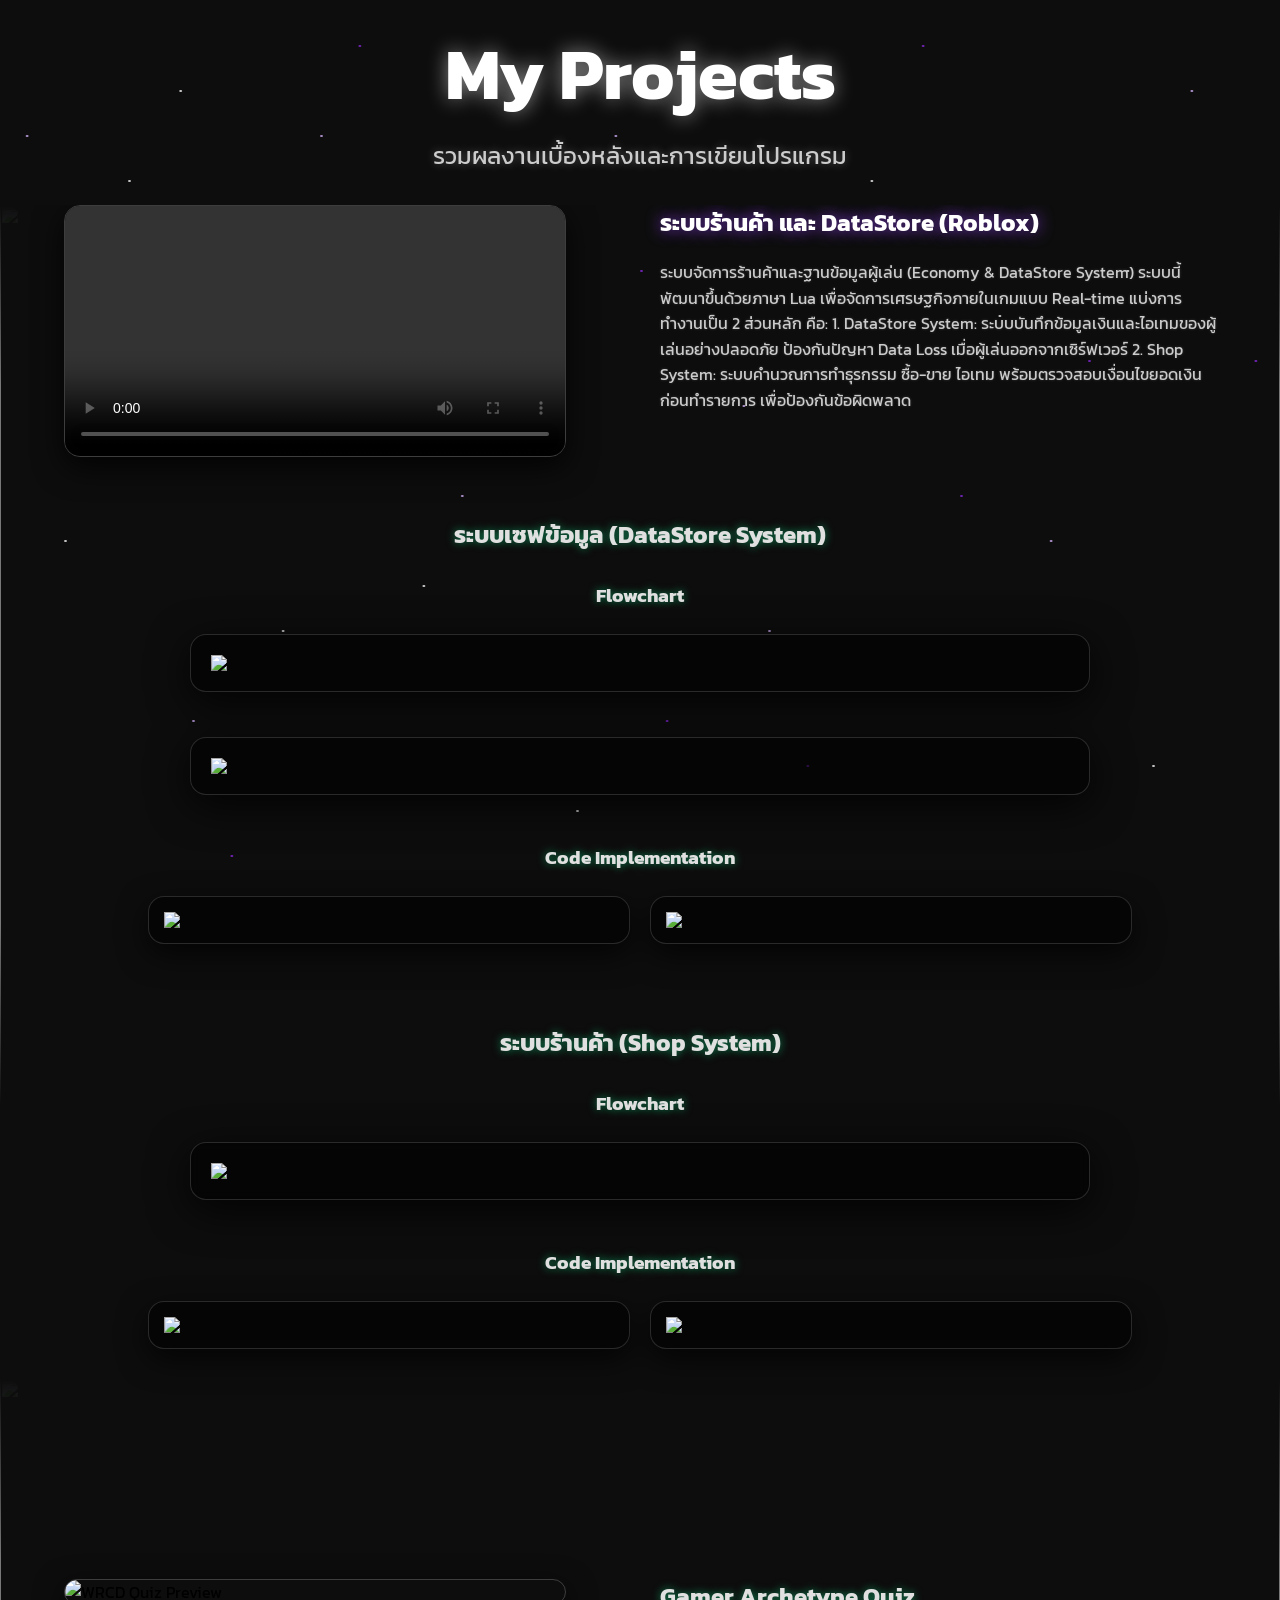
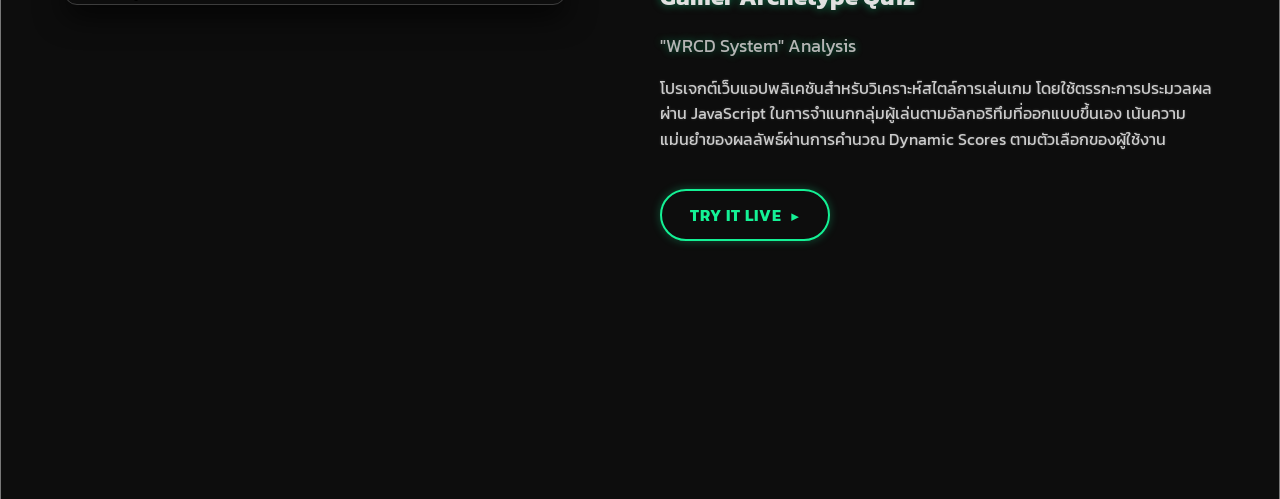
==== perform.html @ c1b1751b "Add files via upload" ====
<!DOCTYPE html>
<html lang="en">
<head>
    <meta charset="UTF-8">
    <meta name="viewport" content="width=device-width, initial-scale=1.0">
    <title>my projects</title>
    <link rel="stylesheet" href="project.css">
    <link rel="preconnect" href="https://fonts.googleapis.com">
    <link rel="preconnect" href="https://fonts.gstatic.com" crossorigin>
    <link href="https://fonts.googleapis.com/css2?family=Kanit:wght@300;400;700&display=swap" rel="stylesheet">
</head>
<body>
    <div class="space-dust"></div>

    <div class="page-title-container">
        <h1 class="page-title fade-left">My Projects</h1>
        <p class="page-title fade-right">รวมผลงานเบื้องหลังและการเขียนโปรแกรม</p>
    </div>
<main>
        <section class="project-item">
            <div class="bg-wrapper">
        <img src="images/IMAGE (1).svg" class="project-bg">
    </div>

            <div class="z-container">
                <div class="z-box ">
                    <video src="images/การบันทึกหน้าจอ 2026-03-24 185342.mp4" controls playsinline class="video-frame fade-left"></video>
                </div>
                <div class="z-box fade-right">
                    <h2>ระบบร้านค้า และ DataStore (Roblox)</h2>
                    <p>ระบบจัดการร้านค้าและฐานข้อมูลผู้เล่น (Economy & DataStore System)
                    ระบบนี้พัฒนาขึ้นด้วยภาษา Lua เพื่อจัดการเศรษฐกิจภายในเกมแบบ Real-time แบ่งการทำงานเป็น 2 ส่วนหลัก คือ:
                    1. DataStore System: ระบบบันทึกข้อมูลเงินและไอเทมของผู้เล่นอย่างปลอดภัย ป้องกันปัญหา Data Loss เมื่อผู้เล่นออกจากเซิร์ฟเวอร์
                    2. Shop System: ระบบคำนวณการทำธุรกรรม ซื้อ-ขาย ไอเทม พร้อมตรวจสอบเงื่อนไขยอดเงินก่อนทำรายการ เพื่อป้องกันข้อผิดพลาด</p>
                 </div>   
            </div>

            <div class="project-sub-section fade-left">
                <h2 class="glow-text">ระบบเซฟข้อมูล (DataStore System)</h2>
                
                <h3 class="glow-text fade-right">Flowchart</h3>
                <img src="images/เเผผนผังการเซฟ.drawio.png" class="flowchart-jumbo fade-left">
                <img src="images/แบบแผนที่ยังไม่ได้ตั้งชื่อ.drawio.png" class="flowchart-jumbo fade-right">

                <h3 class="glow-text fade-left">Code Implementation</h3>
                <div class="code-duo-container ">
                    <img src="images/ระบบเซฟไอเทมเเละเงิน (1).png" class="fade-left">
                    <img src="images/ระบบเซฟไอเทมเเละเงิน (2).png" class="fade-right">
                </div>
            </div>

            <div class="project-sub-section ">
                <h2 class="glow-text fade-right">ระบบร้านค้า (Shop System)</h2>
                
                <h3 class="glow-text fade-left">Flowchart</h3>
                <img src="images/แบบแผนที่ยังไม่ได้ตั้งชื่อ.drawio (1).png" class="flowchart-jumbo fade-right">

                <h3 class="glow-text fade-left">Code Implementation</h3>
                <div class="code-duo-container fade-right">
                    <img src="images/ray-so-export.png">
                    <img src="images/ray-so-export (1).png">
                </div>
            </div>
        </section>

        <section class="project-item " style="min-height: 80vh; margin-top: -50px;">
    <div class="bg-wrapper">
        <img src="images/IMAGE.svg" class="project-bg" alt="">
    </div>

    <div class="z-container">
        
        <div class="z-box fade-left">
            <img src="images/สกรีนช็อต 2025-12-23 183551.png" alt="WRCD Quiz Preview" class="video-frame">
        </div>

        <div class="z-box fade-right">
            <h2 class="glow-text">Gamer Archetype Quiz</h2>
            <p class="glow-text" style="font-size: 1.1rem; opacity: 0.8;">"WRCD System" Analysis</p>
            
            <p>
                โปรเจกต์เว็บแอปพลิเคชันสำหรับวิเคราะห์สไตล์การเล่นเกม โดยใช้ตรรกะการประมวลผลผ่าน JavaScript 
                ในการจำแนกกลุ่มผู้เล่นตามอัลกอริทึมที่ออกแบบขึ้นเอง เน้นความแม่นยำของผลลัพธ์ผ่านการคำนวณ 
                Dynamic Scores ตามตัวเลือกของผู้ใช้งาน
            </p>

            <a href="https://supanutbuathong-afk.github.io/My-first-quiz/" target="_blank" class="play-btn">
                TRY IT LIVE <span>▶</span>
            </a>
        </div>

    </div>
</section>
    </main>

 <script src="FADE.js"></script   
</body>
</html>
---- project.css ----
* {
    font-family: 'Kanit', sans-serif;
}
body {
    background-color: #0d0d0d; /* หรือดำสนิท #000 */
    margin: 0;
    padding: 0;
}

/* 📦 1. จัดกล่อง Z-Pattern ไม่ให้ติดขอบจอ และดันหัวข้อขึ้น */
.z-container {
    display: flex;
    align-items: flex-start; /* 🌟 ดันเนื้อหา (เช่น H2) ให้ชิดด้านบน ไม่ให้อยู่ตรงกลางจอ */
    justify-content: center;
    gap: 40px;               /* 📏 เว้นระยะห่างระหว่างซ้าย-ขวา */
    width: 90%;              /* 📏 ให้กล่องกว้างแค่ 90% (เหลือขอบซ้าย-ขวาไว้ข้างละ 5%) */
    max-width: 1200px;       /* 📏 ไม่ให้กว้างเกินไปเวลาเปิดในจอคอมใหญ่ๆ */
    margin: 0 auto 60px auto;/* 🌟 จัดให้อยู่กึ่งกลางหน้าจอ และเว้นระยะด้านล่าง 60px */
}

/* สลับฝั่ง */
.z-container.reverse {
    flex-direction: row-reverse !important; /* 🌟 สลับฝั่งซ้าย-ขวาแบบง่ายๆ ด้วยคลาส "reverse" */
}

.z-box {
    flex: 1;
    width: 50%;
}

video {
    width: 100%;       /* บังคับให้กว้างพอดีกล่อง */
    border-radius: 12px; /* ลบมุมให้โค้งมนดูสวยขึ้น */
    box-shadow: 0 4px 15px rgba(0,0,0,0.5); /* ใส่เงาให้คลิปลอยเด่นขึ้นมา */
}

/* 📦 1. ตัวควบคุมกล่องผลงานแต่ละชิ้น (Section) */
.project-item {
    position: relative;    /* 🚩 สำคัญมาก: เพื่อเป็นหมุดให้รูปพื้นหลังอิงตำแหน่ง */
    width: 100%;
    min-height: 100vh;     /* 📏 บังคับให้สูงอย่างน้อย 1 หน้าจอเต็มๆ */
    
    display: flex;         /* จัดระเบียบเนื้อหาข้างใน */
    flex-direction: column;
    justify-content: center; /* จัดกลางแนวตั้ง */
    align-items: center;     /* จัดกลางแนวนอน */
    
    overflow: hidden;      /* ✂️ ตัดส่วนที่ล้นออก (เช่น รูปพื้นหลังที่ใหญ่เกิน) */
    
}

/* 📦 กล่องหลักของแต่ละระบบ (ช่วยให้รูปในระบบนั้นๆ อยู่ด้วยกัน) */
.project-sub-section {
    width: 100%;
    margin-bottom: 80px; /* เว้นระยะระหว่าง ระบบเซฟ กับ ระบบร้านค้า */
    display: flex;
    flex-direction: column;
    align-items: center;
    text-align: center;
}



/* 🖼️ แผนผังร่างยักษ์ (Flowchart) */
.flowchart-jumbo {
    width: 100%;
    max-width: 900px;
    margin: 15px auto 30px auto;
    display: block;
    
    box-sizing: border-box; /* 🌟 เวทมนตร์ป้องกันการทะลุจอ! บังคับให้ padding ถูกนับรวมอยู่ใน 100% แล้ว */
    
    background-color: rgba(0, 0, 0, 0.6);
    backdrop-filter: blur(5px);
    border-radius: 16px;
    border: 1px solid rgba(255, 255, 255, 0.15);
    padding: 20px;
    box-shadow: 0 10px 40px rgba(0, 0, 0, 0.8);
}

/* 💻 กล่องรวมโค้ดคู่ (Code Duo) */
.code-duo-container {
    display: flex;
    flex-wrap: wrap; /* เผื่อหน้าจอแคบ รูปจะลงมาซ้อนกันเอง */
    justify-content: center;
    align-items: flex-start; /* 🌟 เพิ่มคำสั่งนี้! ให้รูปที่สูงไม่เท่ากัน เริ่มต้นที่ขอบบนตรงกันเสมอ */
    gap: 20px;
    width: 100%;
    max-width: 1000px;
    margin-top: 15px;
}

/* 💻 ภาพคู่ */
.code-duo-container img {
    width: 45%; /* 🌟 เปลี่ยนตรงนี้! บังคับให้กว้างแค่ 45% จะได้มีที่ให้อีกรูปมายืนข้างๆ */
    max-width: 800px; 
    background-color: rgba(0, 0, 0, 0.6);
    backdrop-filter: blur(5px);
    border-radius: 16px;
    border: 1px solid rgba(255, 255, 255, 0.15);
    padding: 15px;
    box-shadow: 0 10px 30px rgba(0, 0, 0, 0.7);
}
/* 🖼️ ตัวรูปพื้นหลัง (ให้อยู่ในกล่อง แล้วเกาะติดหน้าจอไปเรื่อยๆ) */
.project-bg {
    position: sticky;   /* เกาะติดหน้าจอตอนเราเลื่อนดู */
    top: 0;
    width: 100%;
    height: 100vh;      /* สูงแค่ 1 หน้าจอพอดี ภาพจะได้ไม่โดนบังคับซูมจนแตก */
    
    object-fit: cover;
    pointer-events: none;
    
    /* เวทมนตร์ลบขอบเหมือนเดิม */
    mix-blend-mode: screen; 
    opacity: 0.6;
    mask-image: linear-gradient(to bottom, transparent 0%, black 20%, black 80%, transparent 100%);
    -webkit-mask-image: linear-gradient(to bottom, transparent 0%, black 20%, black 80%, transparent 100%);
}

/* 📦 กล่องคลุมรูป (ทำให้ภาพไร้น้ำหนัก ไม่ดันเนื้อหาลง) */
.bg-wrapper {
    position: absolute; /* หลุดออกจาก Document Flow ไม่ดันใครแน่นอน */
    top: 0;
    left: 0;
    width: 100%;
    height: 100%;       /* ให้กล่องสูงครอบคลุมเนื้อหาโปรเจกต์ทั้งหมด */
    z-index: -1;        /* ดันไปอยู่หลังสุด */
}



/* คลาสซ่อนของ เตรียมพุ่งจากซ้าย */
.fade-left {
    opacity: 0;
    transform: translateX(-50px);
    transition: all 0.8s ease-out;
    will-change: transform, opacity; /* 🌟 เวทมนตร์ลดอาการกระตุก! สั่งให้ GPU เตรียมพร้อม */
}

/* คลาสซ่อนของ เตรียมพุ่งจากขวา */
.fade-right {
    opacity: 0;
    transform: translateX(50px);
    transition: all 0.8s ease-out;
    will-change: transform, opacity; /* 🌟 เวทมนตร์ลดอาการกระตุก! สั่งให้ GPU เตรียมพร้อม */
}

/* คลาส "โชว์ตัว" (เดี๋ยว JS จะแอบเอาคำนี้มาแปะให้ตอนเราเลื่อนไปเจอ) */
.show {
    opacity: 1;
    transform: translateX(0);
}

/* จัดการกล่องหัวข้อให้อยู่หมัด */
.page-title-container {
    position: relative;
    z-index: 10;          /* 🌟 ดันให้อยู่หน้าสุด จะได้ไม่โดนรูปบัง */
    text-align: center;
    padding-top: 20px;   /* 📏 เว้นระยะจากขอบบนจอ ไม่ให้ชิดขอบเกินไป */
    color: white;     
    margin-bottom: 30px;    /* 🎨 บังคับให้เป็นสีขาวสว่างๆ */
}

/* แต่งตัวหนังสือ H1 ให้เด่นๆ */
.page-title {
   
    font-size: 3.5rem;    /* ปรับขนาดให้ใหญ่เตะตา */
    margin-bottom: 10px;
    text-shadow: 0 0 20px rgba(255, 255, 255, 0.5); /* ใส่แสงเรืองรองนิดๆ ให้ดู Tech */
}

h1.page-title {
    margin-top: 0;        /* 🌟 ดันให้ชิดขอบบนสุด */
    font-size: 4.5rem;
    text-shadow: 0 0 20px rgba(255, 255, 255, 0.5);
}

p.page-title {
    font-size: 1.5rem;
    margin-top: 0;
    text-shadow: 0 0 10px rgba(255, 255, 255, 0.3);
}

.space-dust {
    position: fixed; /* ตามติด */
    top: 0;             /* ชิดขอบบน */
    left: 0;            /* ชิดขอบซ้าย */
    width: 3px;         /* ขนาดกล่องต้นฉบับไม่ต้องใหญ่ครับ แค่จุดเดียวพอ */
    height: 2px;
    z-index: -999; /* ให้แน่ใจว่ามันอยู่ใต้ทุกอย่าง */
    background: transparent;
    border-radius: 50%;
    opacity: 0.8; /* เพิ่มความชัดจาก 0.5 เป็น 0.8 */
/* 3. เวทมนตร์ให้เมาส์คลิกทะลุฝุ่นได้ */
    pointer-events: none;
    
    /* ปั๊มเงาชุดใหญ่ (พิกัดสุ่ม) */
    box-shadow: 
        10vw 20vh #fff, 25vw 15vh #d8b4fe, 40vw 35vh #8a2be2, 55vw 10vh #fff, 70vw 25vh #d8b4fe, 85vw 40vh #8a2be2,
        5vw 60vh #fff, 15vw 80vh #d8b4fe, 30vw 50vh #8a2be2, 45vw 90vh #fff, 60vw 70vh #d8b4fe, 75vw 55vh #8a2be2,
        90vw 85vh #fff, 12vw 45vh #d8b4fe, 28vw 5vh #8a2be2, 42vw 25vh #fff, 58vw 45vh #d8b4fe, 72vw 5vh #8a2be2,
        88vw 30vh #fff, 2vw 15vh #d8b4fe, 18vw 95vh #8a2be2, 33vw 65vh #fff, 48vw 15vh #d8b4fe, 63vw 85vh #8a2be2,
        78vw 35vh #fff, 93vw 10vh #d8b4fe, 8vw 30vh #8a2be2, 22vw 70vh #fff, 38vw 10vh #d8b4fe, 52vw 80vh #8a2be2,
        68vw 20vh #fff, 82vw 60vh #d8b4fe, 98vw 40vh #8a2be2, 14vw 10vh #fff, 36vw 55vh #d8b4fe, 50vw 30vh #8a2be2;

    animation: spaceFloat 25s ease-in-out infinite alternate;
}

/* สูตรลับทำให้ดูแรนดอม: หมุน + ขยาย + ย้ายตำแหน่งนิดหน่อย */
@keyframes spaceFloat {
    0% {
        transform: rotate(0deg) scale(1) translate(0, 0);
    }
    50% {
        transform: rotate(10deg) scale(1.2) translate(10px, -20px);
    }
    100% {
        transform: rotate(-5deg) scale(0.9) translate(-15px, 10px);
    }
}


/* 🎬 จัดการคลิปวิดีโอให้อยู่ฝั่งซ้ายแบบหล่อๆ */
.video-frame {
    width: 100%;
    max-width: 500px;
    border-radius: 16px;
    border: 1px solid rgba(255, 255, 255, 0.2);
    box-shadow: 0 10px 30px rgba(0, 0, 0, 0.8);
    display: block;
}
/* 🖼️ จัดรูปโค้ดคู่กัน 2 รูป */
/* กล่องตารางเล็กๆ ใส่รูป 2 อันคู่กัน */
.mini-grid {
    display: grid;
    grid-template-columns: 1fr 1fr;
    gap: 15px;
}

/* ✨ แสงเรืองรองระดับ 1 (สำหรับ H2 หัวข้อใหญ่) */
h2 {
    margin-top: 0; 
    color: #fff;
    text-shadow: 0 0 15px rgba(153, 69, 255, 0.8);
}
/* ✨ แสงเรืองรองระดับ 2 (สำหรับ H3 หัวข้อย่อย) */
.glow-text {
    color: #e0e0e0;
    text-shadow: 0 0 8px rgba(20, 241, 149, 0.5); /* สีเขียวมิ้นต์ Solana อ่อนๆ */
    margin-bottom: 10px;
}

/* ✨ แสงเรืองรองระดับ 3 (สำหรับ p เนื้อหา - เบาที่สุด) */
p {
    color: #ccc;
    text-shadow: 0 0 3px rgba(255, 255, 255, 0.2); /* แค่เรืองแสงขาวจางๆ ให้อ่านชัด */
    line-height: 1.6;
}
.play-btn {
    display: inline-block;
    padding: 12px 28px;
    margin-top: 20px;
    background: transparent;
    color: #14F195; /* สีเขียว Solana */
    border: 2px solid #14F195;
    border-radius: 50px;
    text-decoration: none;
    font-weight: bold;
    letter-spacing: 1px;
    transition: all 0.3s ease;
    box-shadow: 0 0 10px rgba(20, 241, 149, 0.3);
}

.play-btn:hover {
    background: #14F195;
    color: #000;
    box-shadow: 0 0 20px rgba(20, 241, 149, 0.6);
    transform: translateY(-3px); /* ลอยขึ้นนิดนึงตอนเมาส์ชี้ */
}

.play-btn span {
    font-size: 0.8rem;
    margin-left: 5px;
}
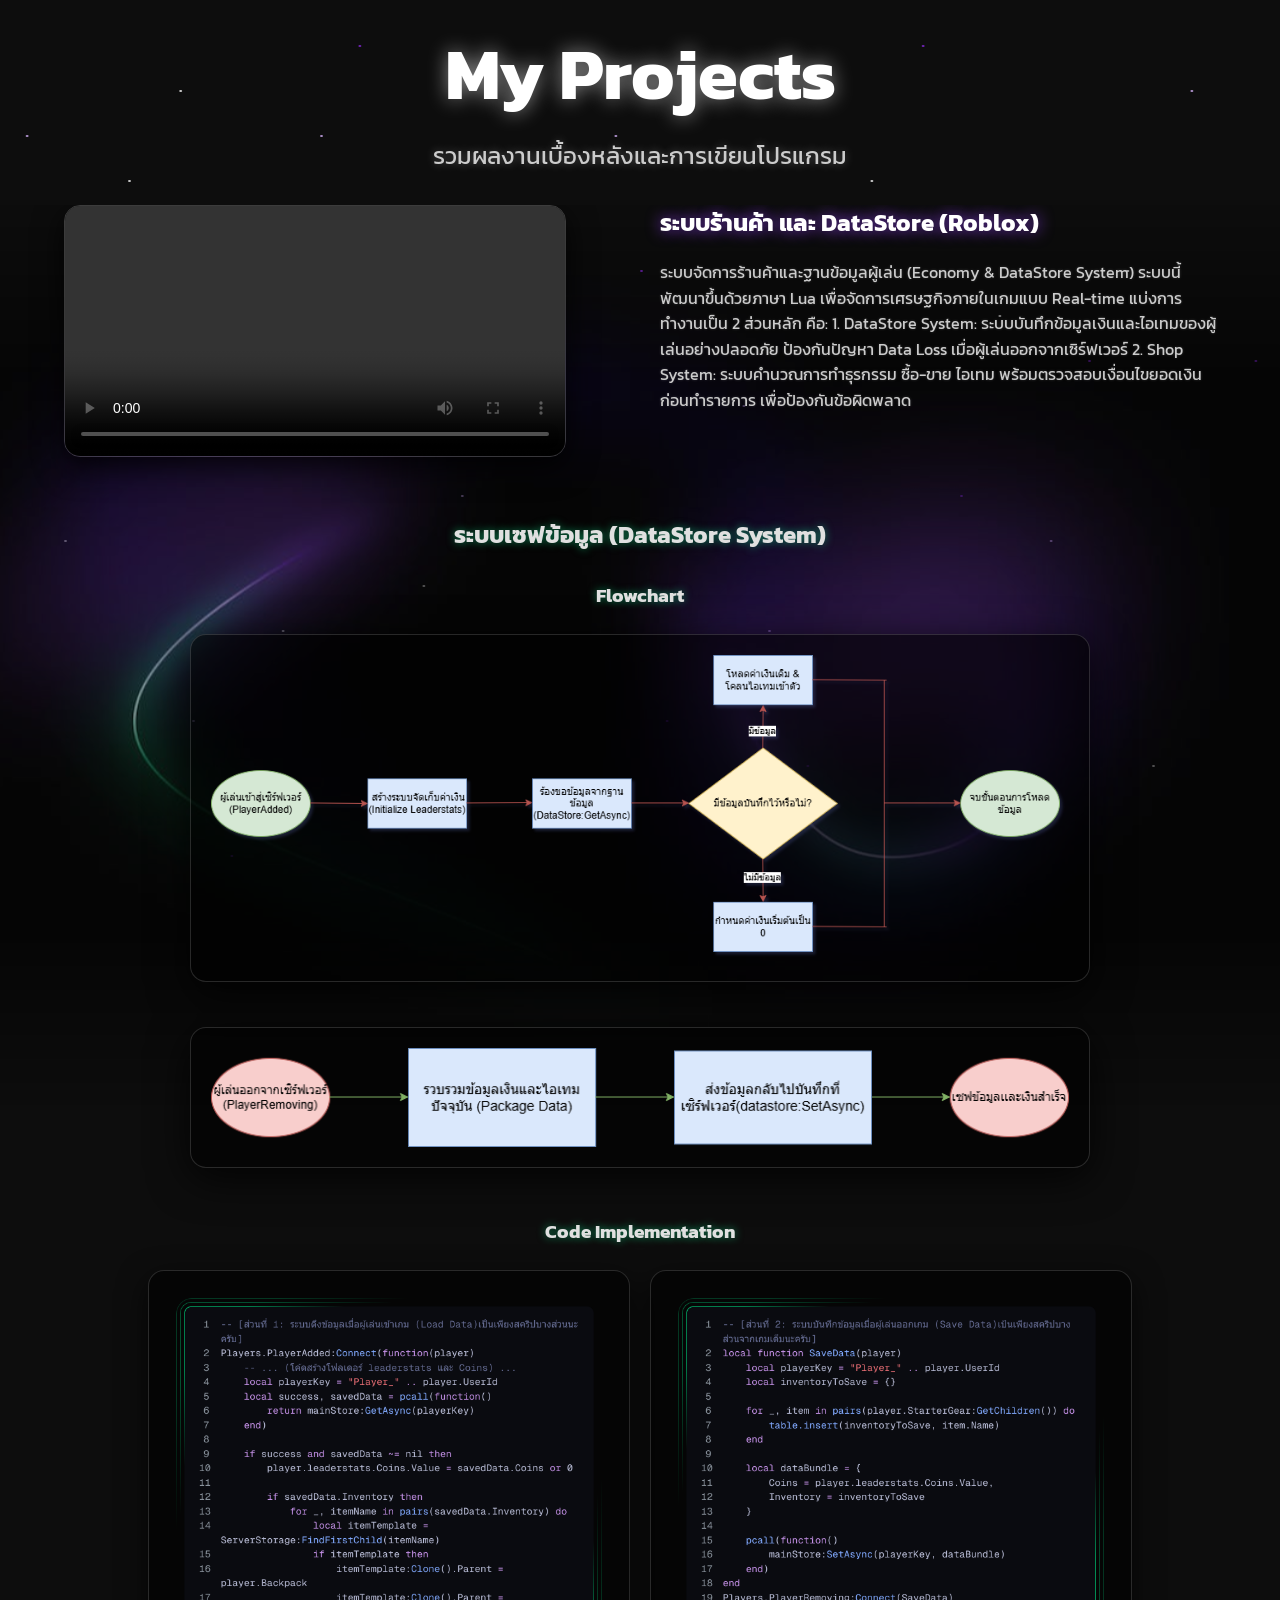
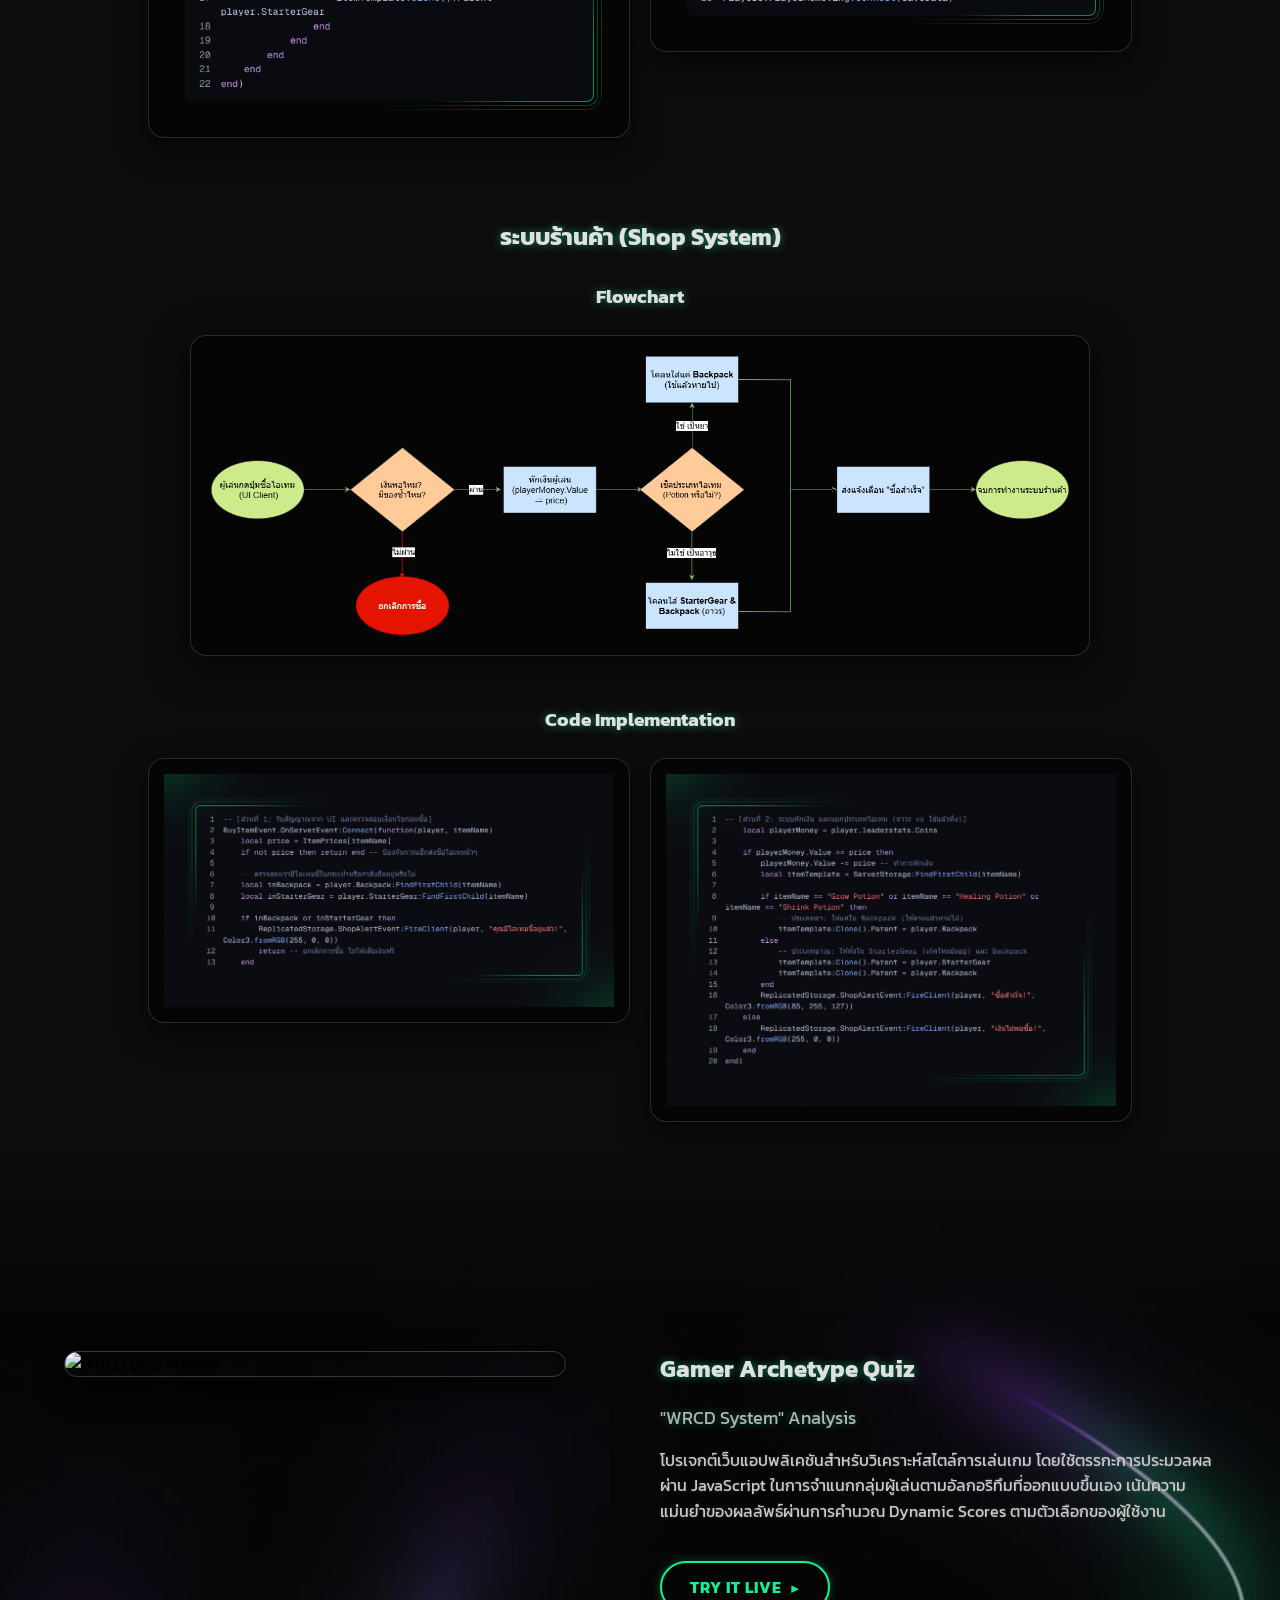
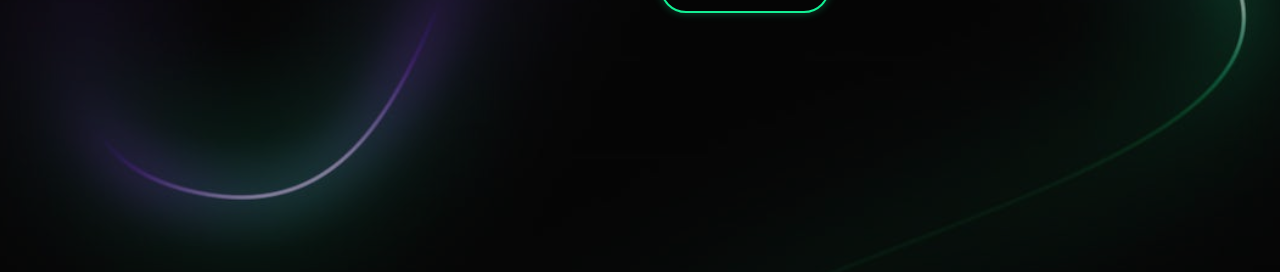
==== commit a73aed8b: "Update perform.html" ====
--- a/perform.html
+++ b/perform.html
@@ -71,7 +71,7 @@
     <div class="z-container">
         
         <div class="z-box fade-left">
-            <img src="images/สกรีนช็อต 2025-12-23 183551.png" alt="WRCD Quiz Preview" class="video-frame">
+            <img src="images/image copy 3.png" alt="WRCD Quiz Preview" class="video-frame">
         </div>
 
         <div class="z-box fade-right">
@@ -95,4 +95,4 @@
 
  <script src="FADE.js"></script   
 </body>
-</html>+</html>
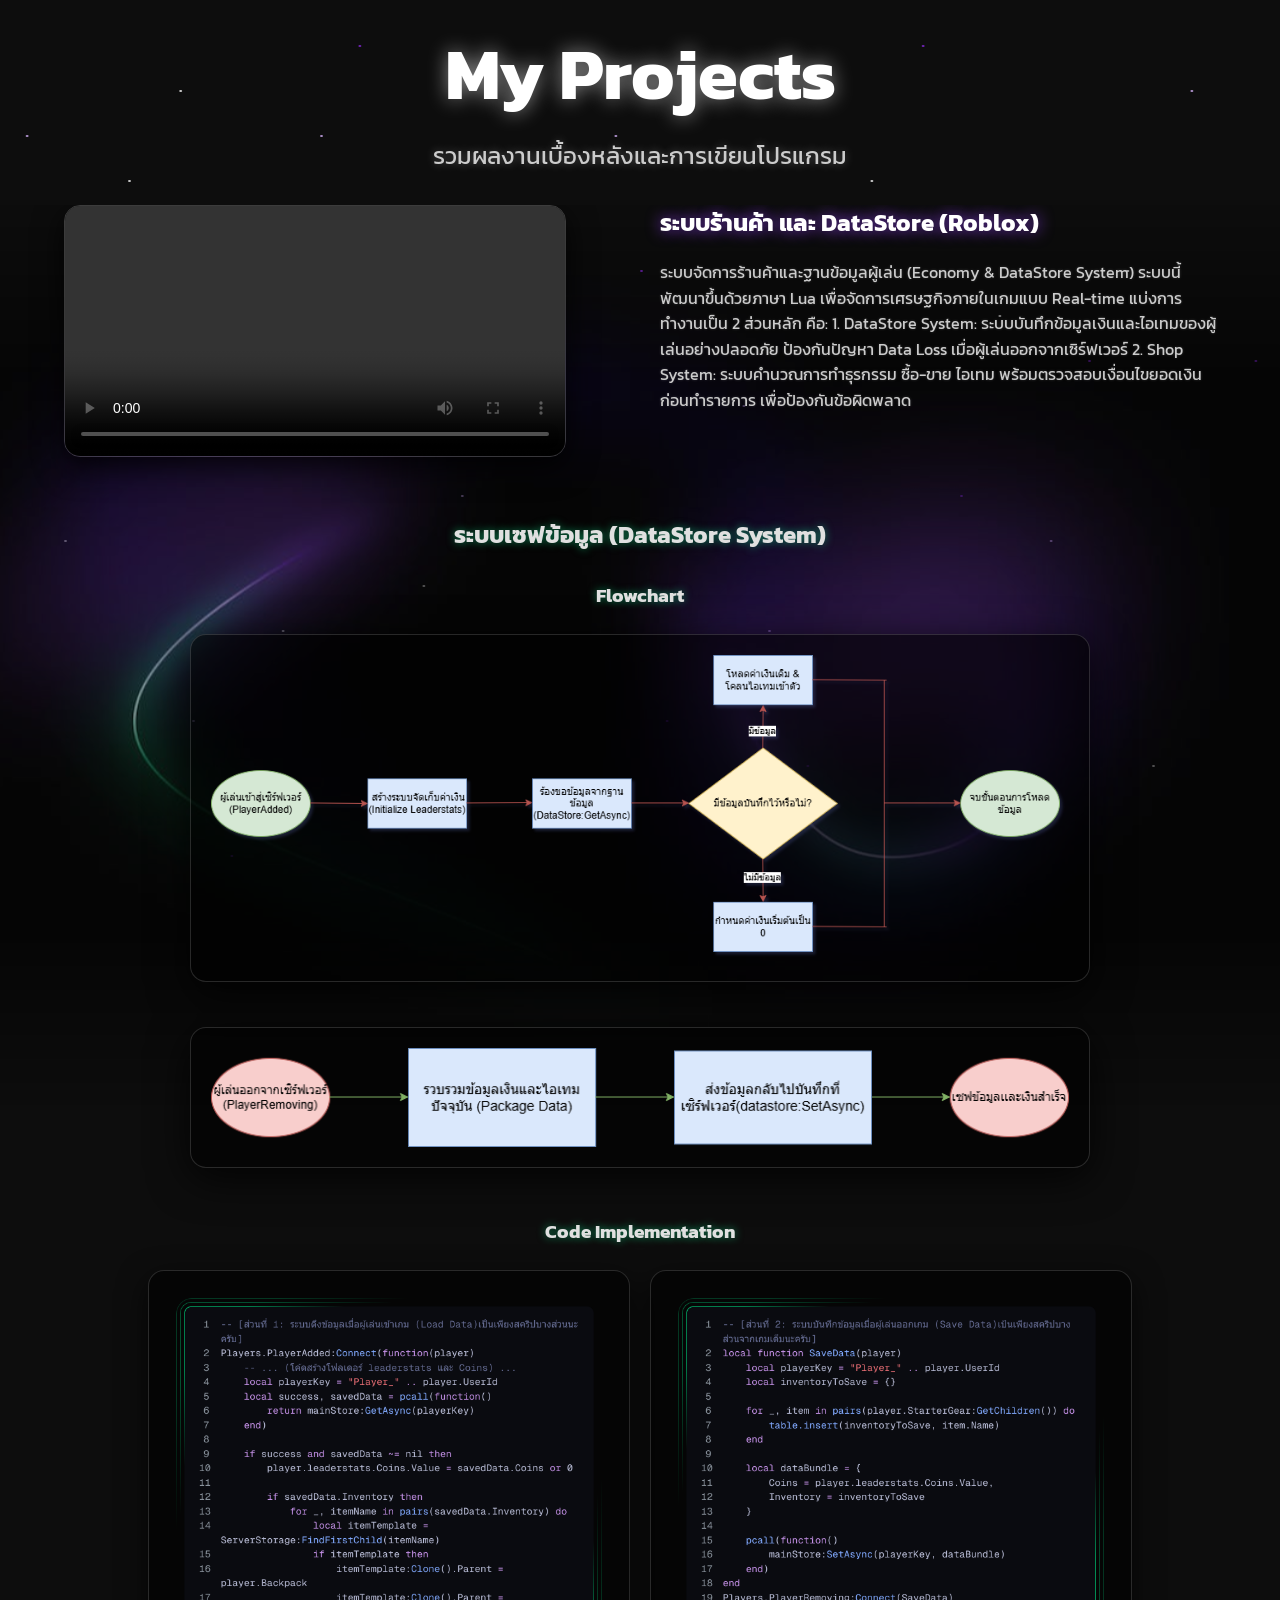
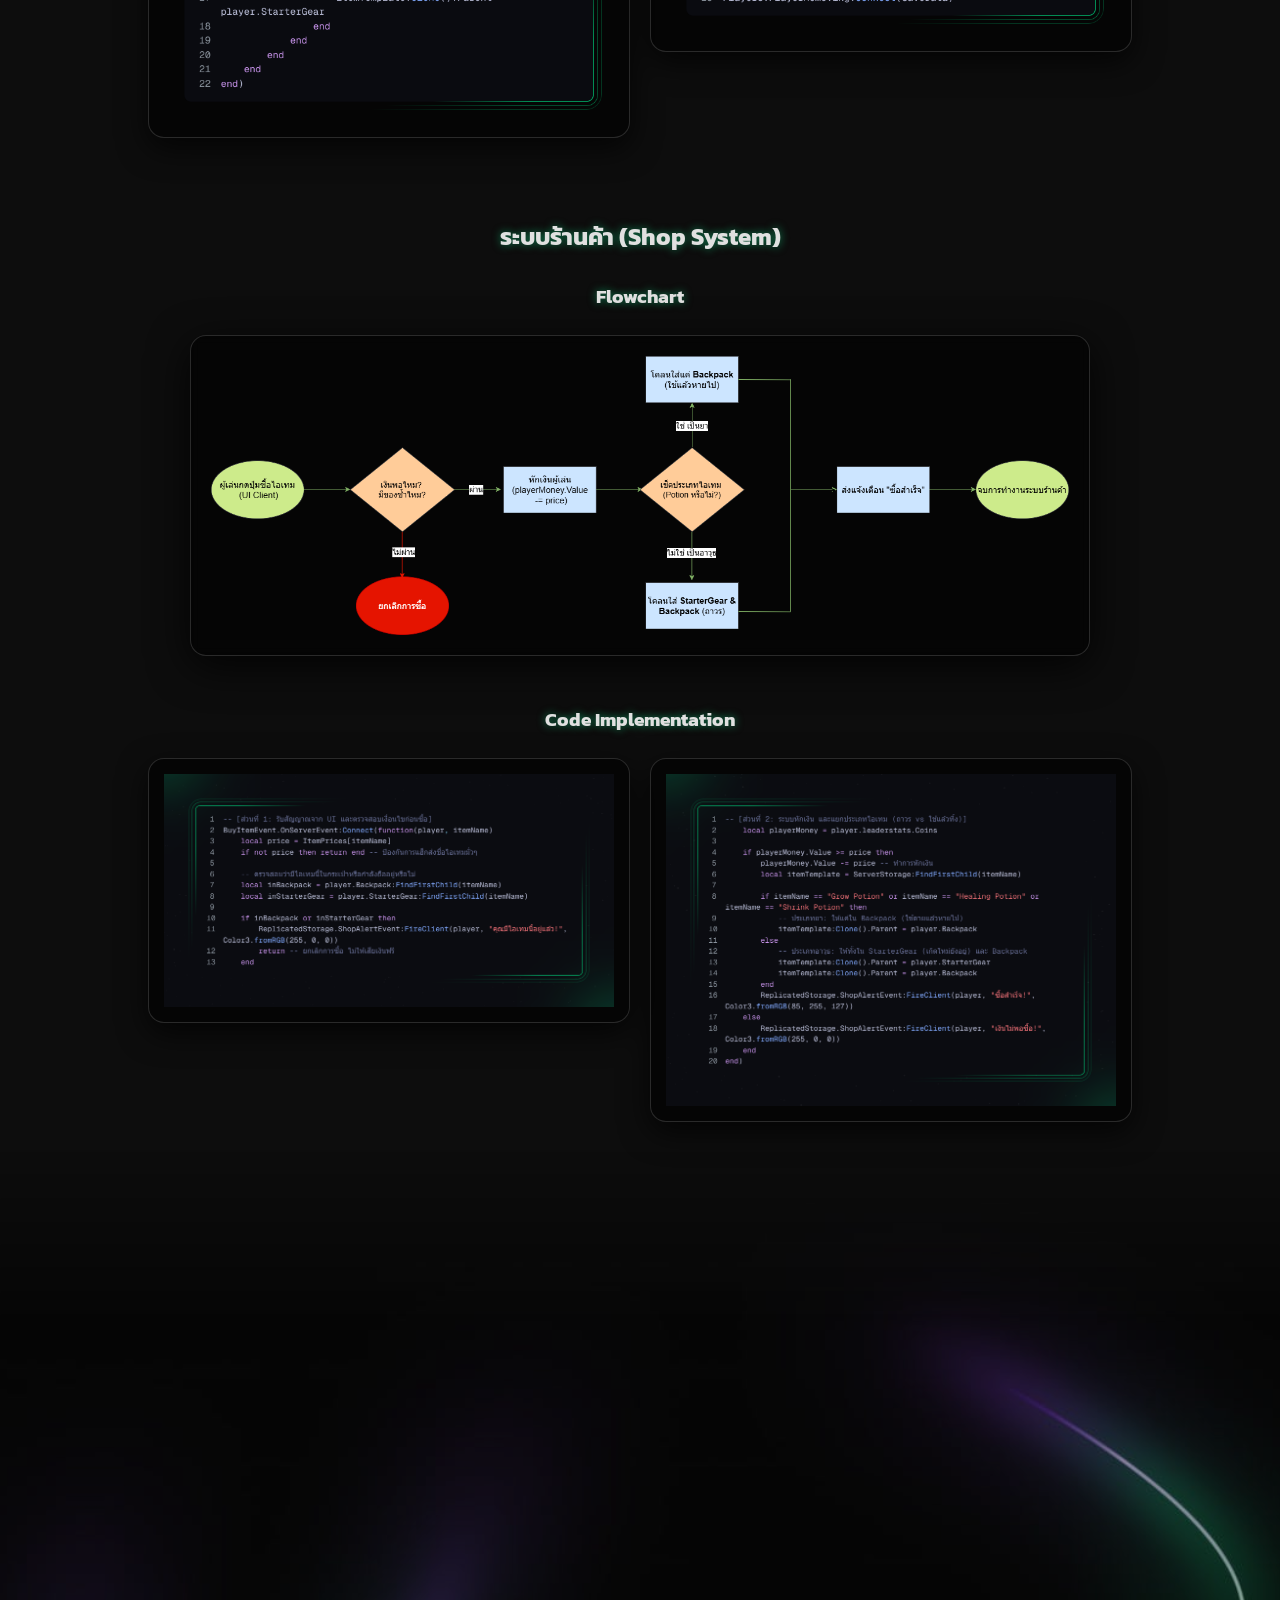
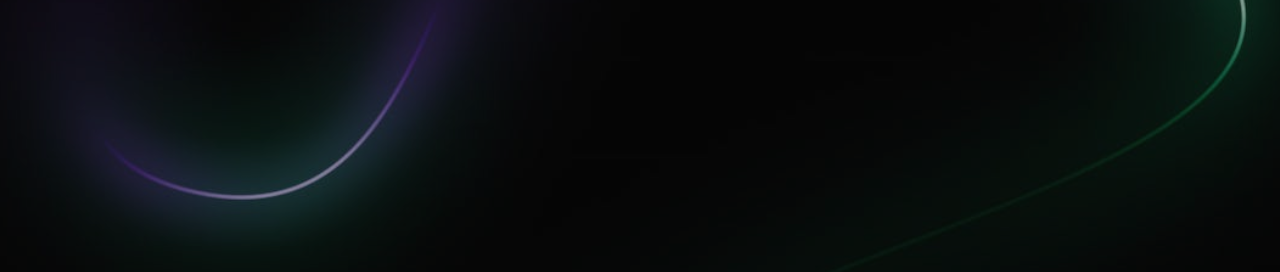
==== commit 19133acc: "เพิ่มผลงานเเชทบอท" ====
--- a/perform.html
+++ b/perform.html
@@ -90,6 +90,25 @@
         </div>
 
     </div>
+
+            <div class="z-container reverse">        
+        <div class="z-box fade-right">
+            <img src="images/สกรีนช็อต 2026-07-12 094907.png" alt="WRCD Quiz Preview" class="video-frame">
+        </div>
+
+        <div class="z-box fade-left">
+            <h2 class="glow-text">Telegram Chatbot System</h2>
+            <p class="glow-text" style="font-size: 1.1rem; opacity: 0.8;">Shop chatbot on Telegram</p>
+            
+            <p>
+                หน้าที่ของบอท : ตอบคำถามเกี่ยวกับสินค้า ราคา และโปรโมชั่น แจ้งข้อมูลเวลาทำการและช่องทางการชำระเงิน ให้คำแนะนำเบื้องต้นเกี่ยวกับการสั่งซื้อ ส่งต่อให้แอดมินในกรณีที่ต้องการความช่วยเหลือเพิ่มเติม
+            </p>
+
+            <a href="https://t.me/SupanutshopBot" target="_blank" class="play-btn">
+                TRY IT LIVE <span>▶</span>
+            </a>
+        </div>
+        </div>
 </section>
     </main>
 
